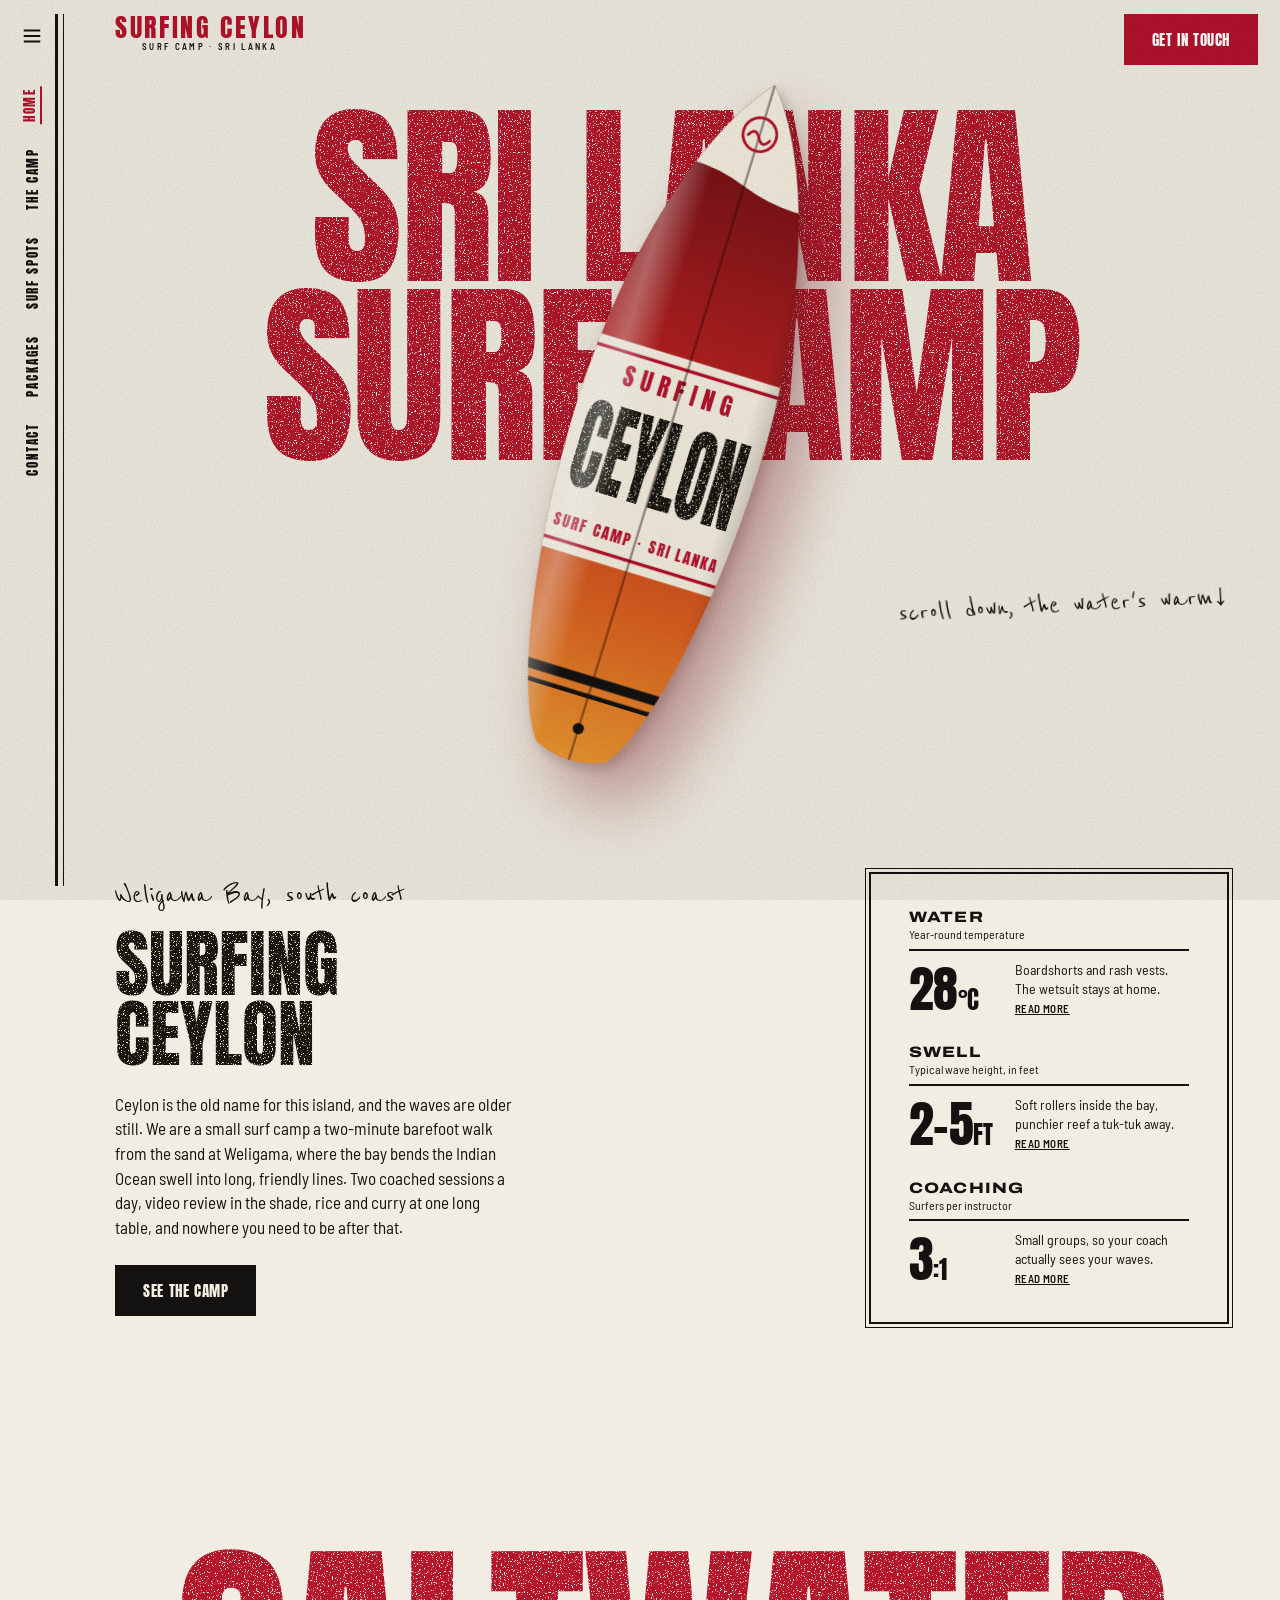
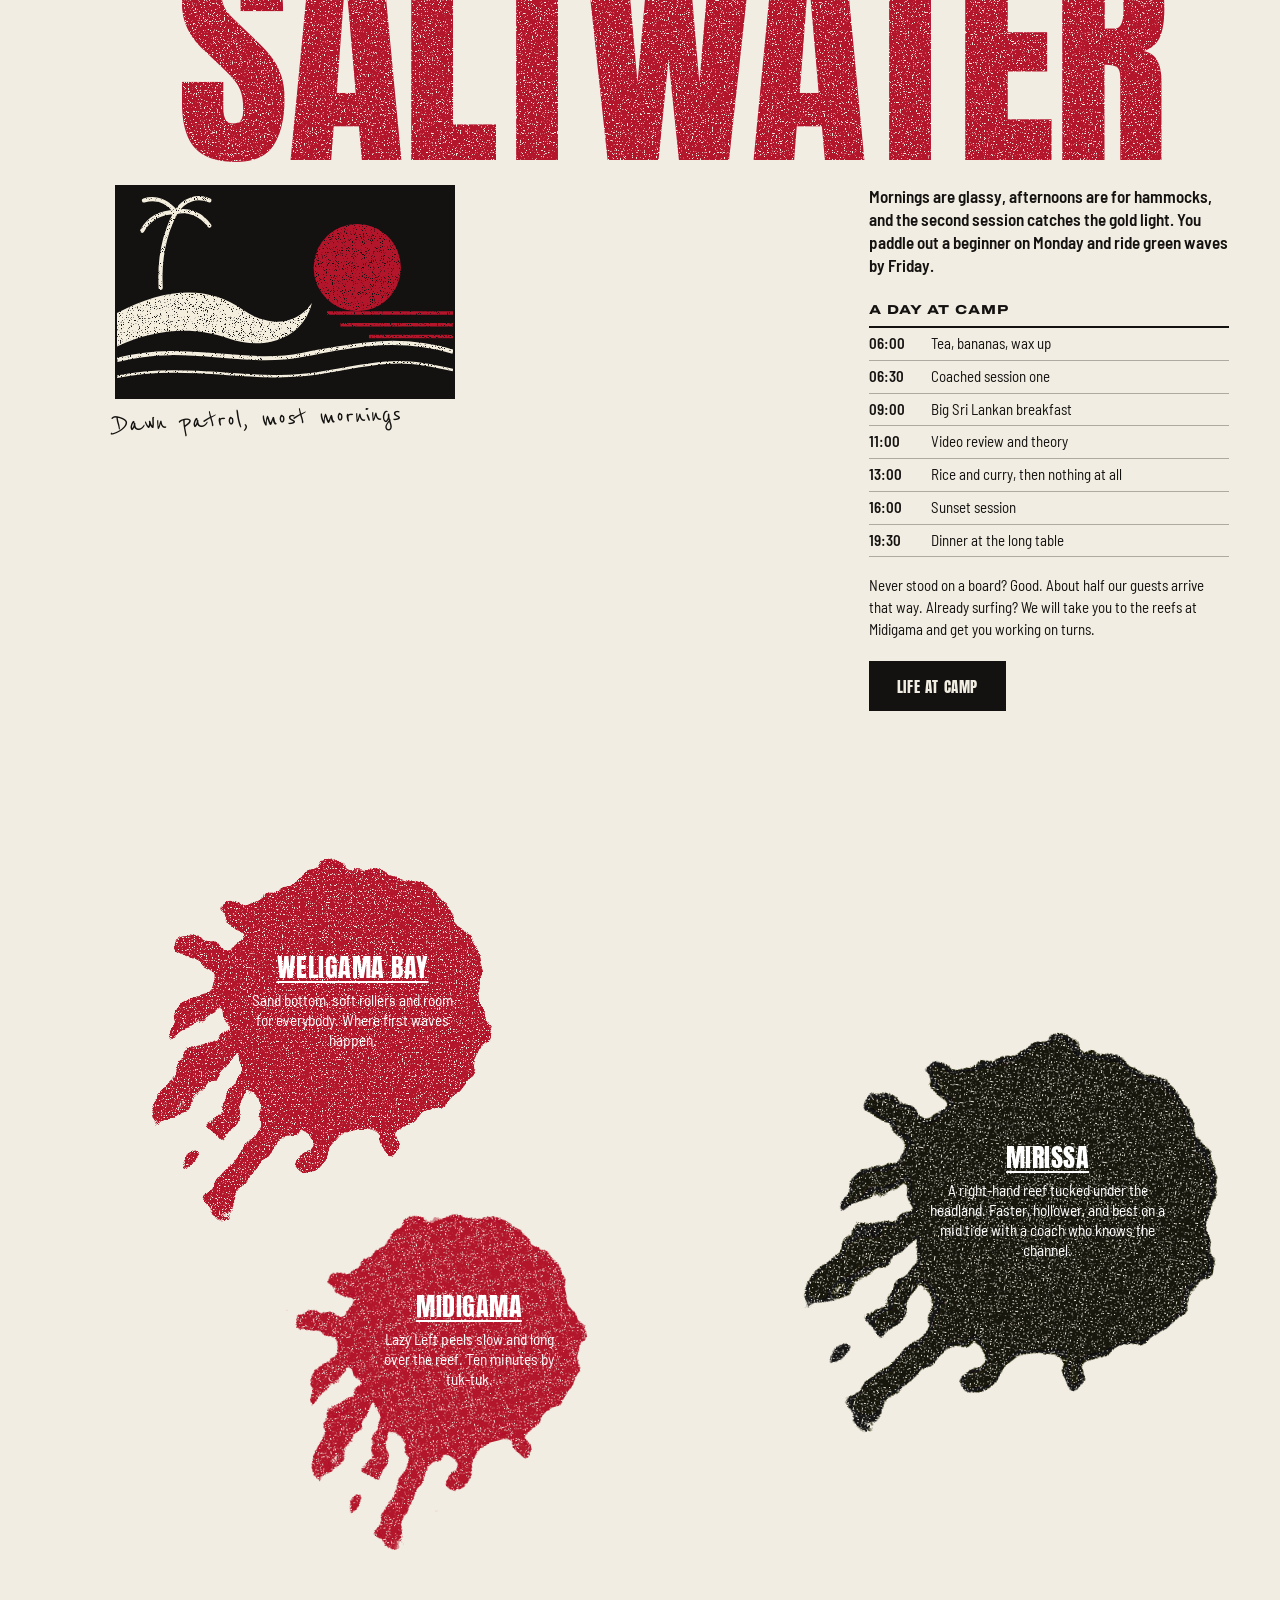
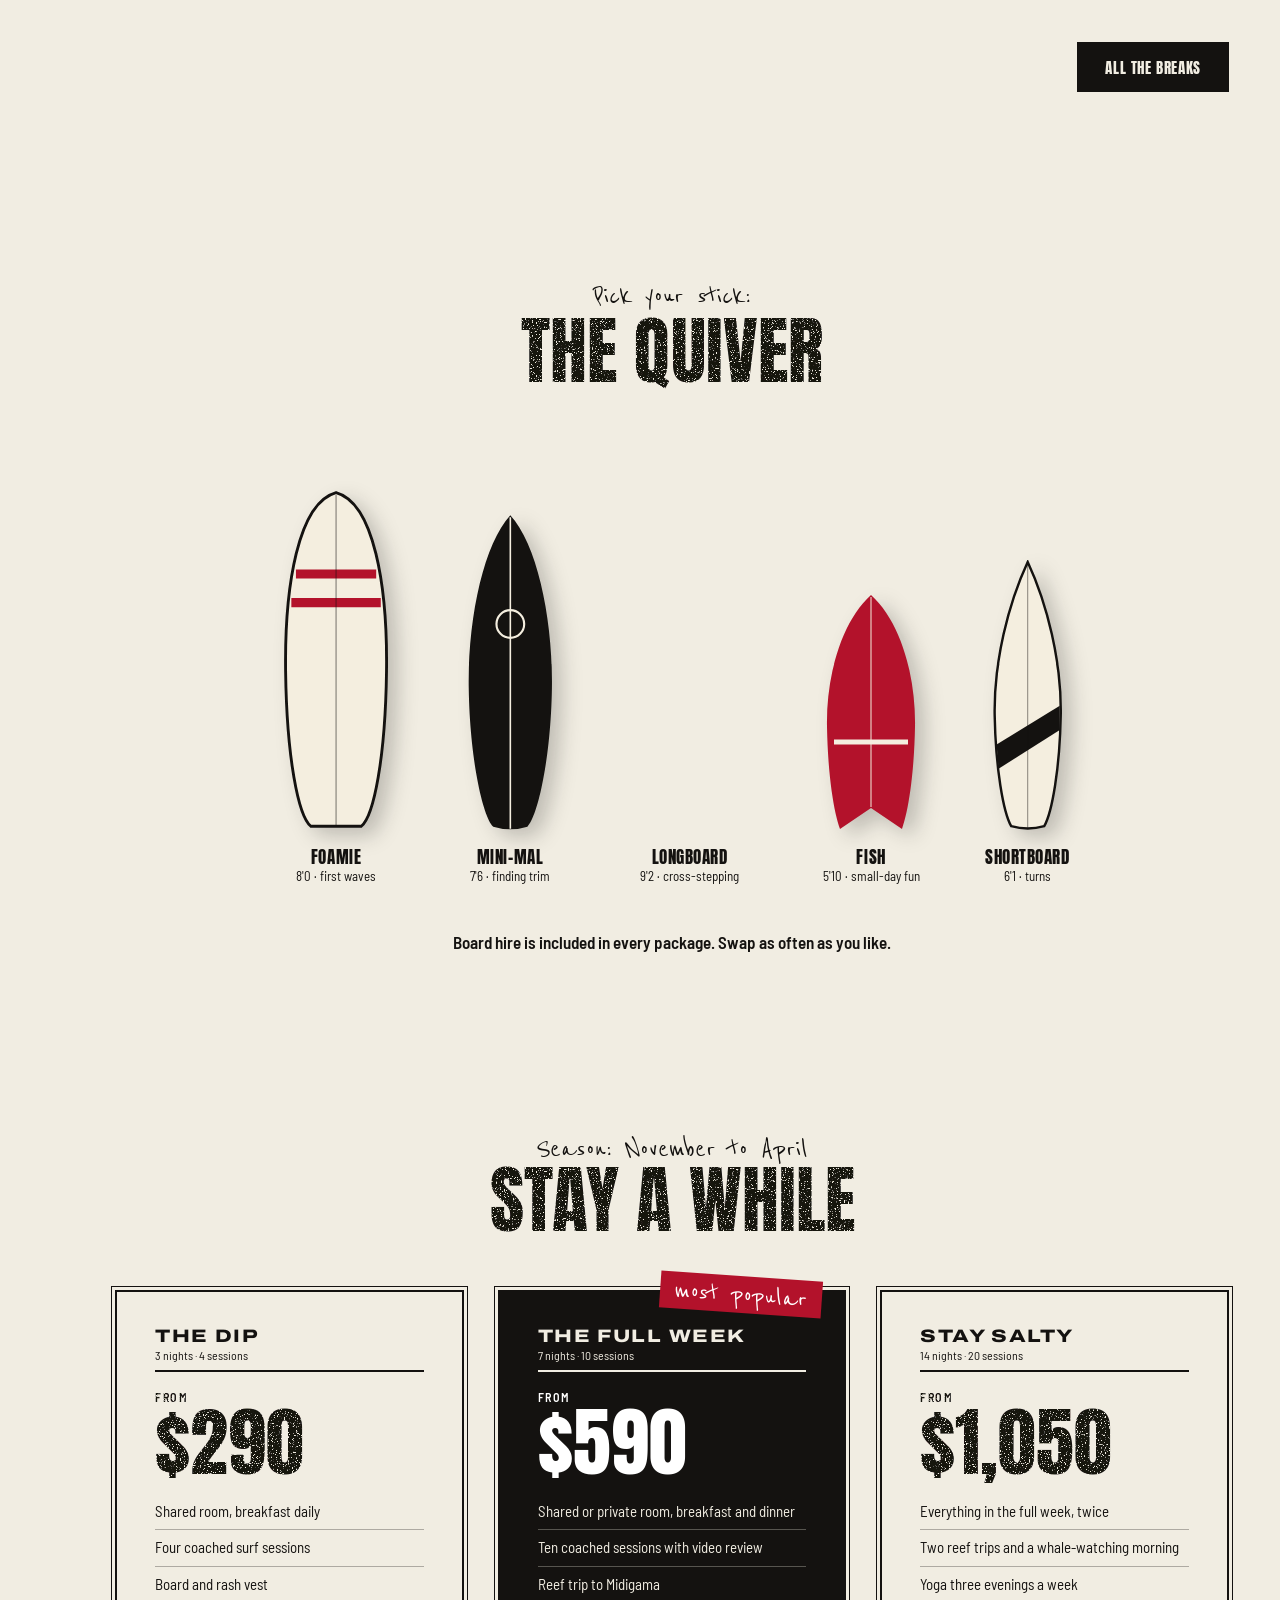
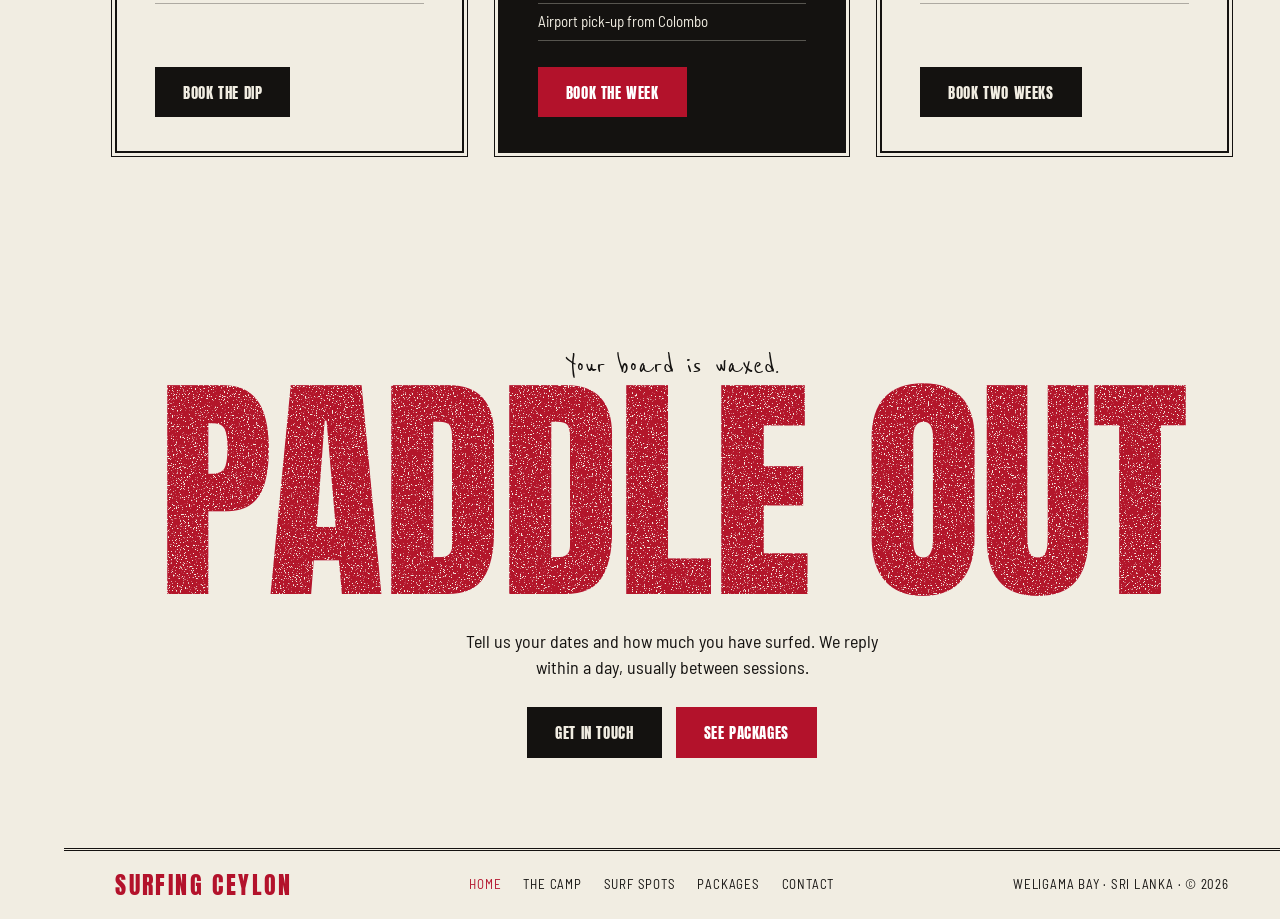
==== index.html @ f2f85278 "Add Surfing Ceylon five-page site Co-Authored-By: Claude Fable 5.2 <noreply@anthropic.com>" ====
<!DOCTYPE html>
<html lang="en">
<head>
<meta charset="utf-8">
<meta name="viewport" content="width=device-width, initial-scale=1">
<title>Surfing Ceylon — Surf Camp in Weligama, Sri Lanka</title>
<meta name="description" content="Surf camp on the south coast of Sri Lanka. Warm water, daily coaching, and a board for every level in Weligama Bay.">
<link rel="preconnect" href="https://fonts.googleapis.com">
<link rel="preconnect" href="https://fonts.gstatic.com" crossorigin>
<link href="https://fonts.googleapis.com/css2?family=Anton&family=Archivo:wdth,wght@125,800&family=Barlow+Semi+Condensed:wght@400;500;600&family=Reenie+Beanie&display=swap" rel="stylesheet">
<link rel="stylesheet" href="css/style.css">
</head>
<body data-page="home">
<!-- header, side rail, menu, footer and SVG artwork are injected by js/site.js -->

<!-- The travelling board -->
<div class="board" id="rider" aria-hidden="true">
  <svg viewBox="0 0 220 640"><use href="#board"/></svg>
</div>

<main id="top">

  <!-- 1 · HERO -->
  <section class="hero">
    <h1 class="mega red rough">Sri Lanka<br>Surf Camp</h1>
    <p class="script hero-note">scroll down, the water's warm&nbsp;↓</p>
  </section>

  <!-- 2 · THE CAMP -->
  <section class="tri camp" id="camp">
    <div class="col-l">
      <p class="script">Weligama Bay, south coast</p>
      <h2 class="display rough">Surfing<br>Ceylon</h2>
      <p>Ceylon is the old name for this island, and the waves are older still. We are a small surf camp a two-minute barefoot walk from the sand at Weligama, where the bay bends the Indian Ocean swell into long, friendly lines. Two coached sessions a day, video review in the shade, rice and curry at one long table, and nowhere you need to be after that.</p>
      <a class="btn btn-black" href="camp.html">See the camp</a>
    </div>
    <div class="col-c"></div>
    <div class="col-r">
      <div class="spec">
        <div class="stat">
          <h3>Water</h3>
          <p class="stat-sub">Year-round temperature</p>
          <div class="stat-row"><strong>28<small>°C</small></strong><span>Boardshorts and rash vests. The wetsuit stays at home. <a href="camp.html">Read more</a></span></div>
        </div>
        <div class="stat">
          <h3>Swell</h3>
          <p class="stat-sub">Typical wave height, in feet</p>
          <div class="stat-row"><strong>2–5<small>ft</small></strong><span>Soft rollers inside the bay, punchier reef a tuk-tuk away. <a href="spots.html">Read more</a></span></div>
        </div>
        <div class="stat">
          <h3>Coaching</h3>
          <p class="stat-sub">Surfers per instructor</p>
          <div class="stat-row"><strong>3<small>:1</small></strong><span>Small groups, so your coach actually sees your waves. <a href="packages.html">Read more</a></span></div>
        </div>
      </div>
    </div>
  </section>

  <!-- 3 · SALTWATER -->
  <section class="salt" id="saltwater">
    <h2 class="mega red rough wide">Saltwater</h2>
    <div class="tri">
      <div class="col-l">
        <figure class="print">
          <svg viewBox="0 0 400 250" role="img" aria-label="Linocut of a sunset over a rolling wave"><use href="#linocut"/></svg>
          <figcaption class="script">Dawn patrol, most mornings</figcaption>
        </figure>
      </div>
      <div class="col-c"></div>
      <div class="col-r prose">
        <p class="lead">Mornings are glassy, afternoons are for hammocks, and the second session catches the gold light. You paddle out a beginner on Monday and ride green waves by Friday.</p>
        <h3>A day at camp</h3>
        <ul class="day">
          <li><b>06:00</b> Tea, bananas, wax up</li>
          <li><b>06:30</b> Coached session one</li>
          <li><b>09:00</b> Big Sri Lankan breakfast</li>
          <li><b>11:00</b> Video review and theory</li>
          <li><b>13:00</b> Rice and curry, then nothing at all</li>
          <li><b>16:00</b> Sunset session</li>
          <li><b>19:30</b> Dinner at the long table</li>
        </ul>
        <p>Never stood on a board? Good. About half our guests arrive that way. Already surfing? We will take you to the reefs at Midigama and get you working on turns.</p>
        <p class="more"><a class="btn btn-black" href="camp.html">Life at camp</a></p>
      </div>
    </div>
  </section>

  <!-- 4 · SPOTS -->
  <section class="spots" id="spots">
    <h2 class="sr-only">Surf spots</h2>
    <article class="splat s1">
      <svg viewBox="0 0 400 400" aria-hidden="true"><use href="#splat"/></svg>
      <div class="splat-txt">
        <h3>Weligama Bay</h3>
        <p>Sand bottom, soft rollers and room for everybody. Where first waves happen.</p>
      </div>
    </article>
    <article class="splat s2">
      <svg viewBox="0 0 400 400" aria-hidden="true"><use href="#splat"/></svg>
      <div class="splat-txt">
        <h3>Midigama</h3>
        <p>Lazy Left peels slow and long over the reef. Ten minutes by tuk-tuk.</p>
      </div>
    </article>
    <article class="splat s3">
      <svg viewBox="0 0 400 400" aria-hidden="true"><use href="#splat"/></svg>
      <div class="splat-txt">
        <h3>Mirissa</h3>
        <p>A right-hand reef tucked under the headland. Faster, hollower, and best on a mid tide with a coach who knows the channel.</p>
      </div>
    </article>
    <a class="btn btn-black spots-more" href="spots.html">All the breaks</a>
    <svg class="coconut" id="coconut" viewBox="0 0 300 380" aria-hidden="true"><use href="#coconut"/></svg>
  </section>

  <!-- 5 · QUIVER -->
  <section class="quiver" id="quiver">
    <p class="script">Pick your stick:</p>
    <h2 class="display rough">The Quiver</h2>
    <ul class="lineup">
      <li><svg style="--h:.86" viewBox="0 0 220 600"><use href="#foamie"/></svg><b>Foamie</b><span>8'0 · first waves</span></li>
      <li><svg style="--h:.8" viewBox="0 0 200 600"><use href="#minimal"/></svg><b>Mini-mal</b><span>7'6 · finding trim</span></li>
      <li class="slot-li"><div class="slot" id="slot"><svg viewBox="0 0 220 640"><use href="#board"/></svg></div><b>Longboard</b><span>9'2 · cross-stepping</span></li>
      <li><svg style="--h:.6" viewBox="0 0 220 480"><use href="#fish"/></svg><b>Fish</b><span>5'10 · small-day fun</span></li>
      <li><svg style="--h:.68" viewBox="0 0 180 560"><use href="#shortboard"/></svg><b>Shortboard</b><span>6'1 · turns</span></li>
    </ul>
    <p class="quiver-note">Board hire is included in every package. Swap as often as you like.</p>
  </section>

  <!-- 6 · PACKAGES -->
  <section class="packages" id="packages">
    <p class="script">Season: November to April</p>
    <h2 class="display rough">Stay a while</h2>
    <div class="pack-grid">
      <article class="spec pack">
        <h3>The Dip</h3>
        <p class="stat-sub">3 nights · 4 sessions</p>
        <strong class="price">$290</strong>
        <ul>
          <li>Shared room, breakfast daily</li>
          <li>Four coached surf sessions</li>
          <li>Board and rash vest</li>
        </ul>
        <a class="btn btn-black" href="packages.html">Book the dip</a>
      </article>
      <article class="spec pack featured">
        <p class="script tag">most popular</p>
        <h3>The Full Week</h3>
        <p class="stat-sub">7 nights · 10 sessions</p>
        <strong class="price">$590</strong>
        <ul>
          <li>Shared or private room, breakfast and dinner</li>
          <li>Ten coached sessions with video review</li>
          <li>Reef trip to Midigama</li>
          <li>Airport pick-up from Colombo</li>
        </ul>
        <a class="btn btn-red" href="packages.html">Book the week</a>
      </article>
      <article class="spec pack">
        <h3>Stay Salty</h3>
        <p class="stat-sub">14 nights · 20 sessions</p>
        <strong class="price">$1,050</strong>
        <ul>
          <li>Everything in the full week, twice</li>
          <li>Two reef trips and a whale-watching morning</li>
          <li>Yoga three evenings a week</li>
        </ul>
        <a class="btn btn-black" href="packages.html">Book two weeks</a>
      </article>
    </div>
  </section>

  <!-- 7 · CONTACT -->
  <section class="book">
    <p class="script">Your board is waxed.</p>
    <h2 class="mega red rough wide">Paddle out</h2>
    <p class="book-copy">Tell us your dates and how much you have surfed. We reply within a day, usually between sessions.</p>
    <div class="book-actions">
      <a class="btn btn-black" href="contact.html">Get in touch</a>
      <a class="btn btn-red" href="packages.html">See packages</a>
    </div>
  </section>
</main>

<script src="js/site.js"></script>
</body>
</html>
---- css/style.css ----
:root {
  --paper: #f1ede2;
  --ink: #141210;
  --red: #b3122b;
  --rail: 64px;
  --pad: clamp(20px, 4vw, 56px);
  --gap: clamp(200px, 23vw, 310px); /* centre lane kept clear for the board */
}

* { box-sizing: border-box; margin: 0; }
html { scroll-behavior: smooth; }
body {
  background: var(--paper);
  color: var(--ink);
  font: 400 17px/1.45 "Barlow Semi Condensed", "Arial Narrow", sans-serif;
  padding-left: var(--rail);
  overflow-x: hidden;
}
/* paper grain */
body::before {
  content: "";
  position: fixed; inset: 0; z-index: 50; pointer-events: none;
  background: url("data:image/svg+xml,%3Csvg xmlns='http://www.w3.org/2000/svg' width='220' height='220'%3E%3Cfilter id='n'%3E%3CfeTurbulence type='fractalNoise' baseFrequency='.9' numOctaves='2'/%3E%3CfeColorMatrix values='0 0 0 0 0 0 0 0 0 0 0 0 0 0 0 0 0 0 .5 0'/%3E%3C/filter%3E%3Crect width='220' height='220' filter='url(%23n)'/%3E%3C/svg%3E");
  opacity: .22; mix-blend-mode: multiply;
}
.defs { position: absolute; }
a { color: inherit; }
.sr-only { position: absolute; width: 1px; height: 1px; overflow: hidden; clip-path: inset(50%); }

/* ---------- type ---------- */
.mega, .display, .btn, .logo-name, .menu a, .splat h3, .price, .stat strong, .lineup b {
  font-family: Anton, Impact, "Arial Narrow Bold", sans-serif;
  font-weight: 400; text-transform: uppercase;
}
.mega { font-size: clamp(64px, 15.5vw, 250px); line-height: .9; text-align: center; letter-spacing: -.01em; }
.mega.wide { font-size: clamp(64px, 19vw, 320px); white-space: nowrap; }
.display { font-size: clamp(46px, 5.8vw, 96px); line-height: .95; }
.red { color: var(--red); }
.rough { filter: url(#rough); }
.script { font: 400 clamp(26px, 2.4vw, 34px)/1 "Reenie Beanie", "Segoe Script", cursive; }

.btn {
  display: inline-block; padding: 13px 26px 12px;
  font-size: 15px; letter-spacing: .04em; text-decoration: none;
  border: 2px solid var(--ink); transition: transform .15s, background .15s, color .15s;
}
.btn:hover { transform: translate(-2px, -2px); }
.btn-black { background: var(--ink); color: var(--paper); }
.btn-black:hover { background: var(--paper); color: var(--ink); }
.btn-red { background: var(--red); border-color: var(--red); color: #fff; }
.btn-red:hover { background: var(--paper); color: var(--red); }
:focus-visible { outline: 3px solid var(--red); outline-offset: 3px; }

/* ---------- chrome ---------- */
.rail {
  position: fixed; left: 0; top: 0; bottom: 0; width: var(--rail); z-index: 30;
  display: flex; flex-direction: column; align-items: center; gap: 14px; padding-top: 16px;
}
.rail::after { /* double rule */
  content: ""; position: absolute; right: 0; top: 14px; bottom: 14px; width: 5px;
  border-left: 3px solid var(--ink); border-right: 1px solid var(--ink);
}
.rail-btn {
  width: 40px; height: 40px; display: grid; place-items: center;
  background: none; border: 0; color: var(--ink); cursor: pointer;
}
.rail-btn:hover { color: var(--red); }

.top {
  position: fixed; left: var(--rail); right: 0; top: 0; z-index: 20;
  display: flex; justify-content: space-between; align-items: flex-start;
  padding: 14px 22px 0 var(--pad); pointer-events: none;
}
.top > * { pointer-events: auto; }
.logo { text-decoration: none; color: var(--red); display: grid; text-align: center; }
.logo-name { font-size: 26px; line-height: 1; letter-spacing: .1em; margin-right: -.1em; white-space: nowrap; }
.logo-sub { font: 600 9px/1.6 "Barlow Semi Condensed", sans-serif; letter-spacing: .26em; text-transform: uppercase; color: var(--ink); }

.menu {
  position: fixed; inset: 0 auto 0 0; width: min(420px, 100vw); z-index: 40;
  background: var(--paper); border-right: 3px double var(--ink);
  padding: 22px 34px; display: flex; flex-direction: column; gap: 6px;
  transform: translateX(-102%); transition: transform .3s ease, visibility .3s; visibility: hidden;
}
.menu[hidden] { display: flex; }
.menu.open { transform: none; visibility: visible; }
.menu a { font-size: 46px; line-height: 1.12; text-decoration: none; }
.menu a:hover { color: var(--red); }
.menu-close { align-self: flex-start; background: none; border: 0; cursor: pointer; font: 600 14px "Barlow Semi Condensed", sans-serif; letter-spacing: .12em; text-transform: uppercase; margin-bottom: 26px; padding: 8px 0; }
.menu .script { margin-top: auto; color: var(--red); }

/* ---------- the board ---------- */
.board {
  position: fixed; left: 0; top: 0; z-index: 10; pointer-events: none;
  height: min(80vh, 780px); aspect-ratio: 220 / 640;
  will-change: transform; transform-origin: 50% 50%;
  filter: drop-shadow(34px 26px 34px rgba(150, 20, 28, .34)) drop-shadow(6px 4px 6px rgba(20, 18, 16, .25));
  opacity: 0;
}
.board.ready { opacity: 1; }
.board svg { width: 100%; height: 100%; display: block; }

/* ---------- layout ---------- */
main { position: relative; }
section { padding-inline: var(--pad); position: relative; }
.tri { display: grid; grid-template-columns: minmax(0, 1fr) var(--gap) minmax(0, 1fr); align-items: center; }

.hero { min-height: 72vh; padding-top: 12vh; }
.hero-note { position: absolute; right: var(--pad); bottom: 3vh; transform: rotate(-3deg); }

.camp { min-height: 100vh; padding-block: 12vh; }
.camp .col-l { max-width: 400px; }
.camp .col-l .script { margin-bottom: 18px; }
.camp .col-l > p:not(.script) { margin: 22px 0 26px; }
.camp .col-r { justify-self: end; width: min(100%, 360px); }

.spec { border: 2px solid var(--ink); outline: 1px solid var(--ink); outline-offset: 3px; padding: 34px 38px; }
.stat + .stat { margin-top: 26px; }
.stat h3, .pack h3 { font: 800 15px/1.2 Archivo, sans-serif; font-stretch: 125%; letter-spacing: .08em; text-transform: uppercase; }
.stat-sub { font-size: 12px; border-bottom: 2px solid var(--ink); padding-bottom: 5px; }
.stat-row { display: grid; grid-template-columns: 96px 1fr; gap: 10px; align-items: center; padding-top: 10px; font-size: 14px; line-height: 1.35; }
.stat strong { font-size: 50px; line-height: 1; letter-spacing: -.01em; }
.stat strong small { font-size: .5em; }
.stat a { font-weight: 600; font-size: 11px; text-transform: uppercase; letter-spacing: .04em; white-space: nowrap; }

.salt { padding-bottom: 8vh; }
.salt .mega { margin-bottom: 2vh; }
.salt .tri { align-items: start; }
.print { max-width: 340px; }
.print svg { display: block; width: 100%; border: 2px solid var(--ink); }
.print figcaption { margin-top: 10px; transform: rotate(-2deg); transform-origin: left; }
.prose { justify-self: end; max-width: 360px; font-size: 15px; }
.prose .lead { font-weight: 600; font-size: 17px; line-height: 1.35; }
.prose h3 { font: 800 13px/1.2 Archivo, sans-serif; font-stretch: 125%; letter-spacing: .08em; text-transform: uppercase; margin: 26px 0 8px; }
.day { list-style: none; padding: 0; margin-bottom: 18px; border-top: 2px solid var(--ink); }
.day li { display: grid; grid-template-columns: 62px 1fr; padding: 5px 0; border-bottom: 1px solid rgba(20, 18, 16, .3); }
.day b { font-weight: 600; }

.spots { min-height: 108vh; }
.splat { position: absolute; width: clamp(300px, 34vw, 470px); aspect-ratio: 1; color: #fff; text-align: center; }
.splat svg { position: absolute; inset: 0; width: 100%; height: 100%; overflow: visible; fill: var(--red); }
.splat-txt { position: absolute; left: 58%; top: 42%; transform: translate(-50%, -50%); width: 48%; font-size: clamp(13px, 1.2vw, 17px); line-height: 1.3; }
.splat h3 { font-size: clamp(20px, 2vw, 28px); line-height: 1.1; display: inline-block; border-bottom: 2px solid currentColor; margin-bottom: 8px; letter-spacing: .02em; }
.s1 { left: 3%; top: 4vh; }
.s2 { left: 15%; top: 44vh; width: clamp(280px, 30vw, 420px); }
.s2 svg { transform: rotate(-14deg); }
.s3 { right: 1%; top: 22vh; width: clamp(340px, 40vw, 560px); }
.s3 svg { fill: var(--ink); transform: rotate(10deg); }
.s3 .splat-txt { left: 57%; top: 43%; }
.coconut { position: absolute; left: 2%; bottom: -6vh; width: clamp(180px, 22vw, 320px); transform: rotate(-16deg); filter: drop-shadow(26px 22px 28px rgba(150, 60, 10, .35)); z-index: 2; }

.quiver { padding-block: 14vh 10vh; text-align: center; }
.quiver .display { margin-top: 4px; }
.lineup { list-style: none; padding: 0; margin: 5vh auto 0; display: flex; justify-content: center; align-items: flex-end; gap: clamp(18px, 4.5vw, 70px); --unit: clamp(250px, 46vh, 400px); }
.lineup li { display: grid; justify-items: center; font-size: 13px; line-height: 1.3; }
.lineup li > svg { height: calc(var(--unit) * var(--h)); width: auto; display: block; margin-bottom: 14px; filter: drop-shadow(10px 8px 10px rgba(20, 18, 16, .22)); }
.lineup b { font-size: 17px; letter-spacing: .03em; }
.slot { height: var(--unit); aspect-ratio: 220 / 640; margin-bottom: 14px; }
.slot svg { width: 100%; height: 100%; visibility: hidden; }
.quiver-note { margin-top: 5vh; font-weight: 600; }

.packages { padding-block: 10vh; text-align: center; }
.pack-grid { display: grid; grid-template-columns: repeat(3, minmax(0, 1fr)); gap: 34px; margin-top: 6vh; text-align: left; align-items: stretch; }
.pack { display: flex; flex-direction: column; position: relative; }
.pack h3 { font-size: 18px; }
.price { font-size: 76px; line-height: 1; margin: 18px 0 14px; filter: url(#rough); }
.price::before { content: "from"; display: block; font: 600 12px "Barlow Semi Condensed", sans-serif; letter-spacing: .12em; }
.pack ul { padding: 0; list-style: none; margin-bottom: 26px; }
.pack li { padding: 7px 0; border-bottom: 1px solid rgba(20, 18, 16, .3); font-size: 15px; }
.pack .btn { margin-top: auto; align-self: flex-start; }
.featured { background: var(--ink); color: var(--paper); }
.featured .stat-sub { border-color: var(--paper); }
.featured li { border-color: rgba(241, 237, 226, .3); }
.featured .price { color: #fff; filter: none; }
.tag { position: absolute; right: 22px; top: -16px; background: var(--red); color: #fff; padding: 4px 14px 2px; transform: rotate(4deg); }

.book { padding-block: 12vh 10vh; text-align: center; }
.book-copy { max-width: 420px; margin: 3vh auto; font-size: 18px; }
.book-actions { display: flex; gap: 14px; justify-content: center; flex-wrap: wrap; }

.foot { display: flex; flex-wrap: wrap; gap: 10px 30px; justify-content: space-between; align-items: center; padding: 22px var(--pad); border-top: 3px double var(--ink); font-size: 13px; letter-spacing: .06em; text-transform: uppercase; }
.foot .logo-name { color: var(--red); font-size: 24px; }

/* ---------- small screens: the board stays in the hero ---------- */
@media (max-width: 900px) {
  :root { --rail: 0px; }
  .rail { width: auto; bottom: auto; padding: 10px 0 0 8px; z-index: 31; }
  .rail::after { display: none; }
  .top { padding-left: 58px; }
  .logo-name { font-size: 19px; }
  .top .btn { padding: 10px 14px 9px; font-size: 13px; }
  .board { position: absolute; left: 50%; top: 13vh; height: 62vh; transform: translateX(-50%) rotate(14deg) !important; opacity: 1; }
  .hero { min-height: 84vh; padding-top: 18vh; }
  .hero-note { left: var(--pad); right: auto; }
  .tri { grid-template-columns: 1fr; gap: 40px; }
  .col-c { display: none; }
  .camp { padding-block: 8vh; }
  .camp .col-r, .prose { justify-self: stretch; width: auto; max-width: none; }
  .spots { min-height: 0; padding-block: 4vh 30vh; display: grid; justify-items: center; }
  .splat { position: relative; inset: auto; width: min(100%, 400px); margin-bottom: -40px; }
  .coconut { width: 170px; bottom: 2vh; }
  .lineup { flex-wrap: wrap; --unit: 230px; gap: 26px 22px; }
  .slot svg { visibility: visible; }
  .pack-grid { grid-template-columns: 1fr; }
}

@media (prefers-reduced-motion: reduce) {
  html { scroll-behavior: auto; }
  .btn, .menu { transition: none; }
}

/* =====================================================================
   Multi-page additions: rail tabs, inner-page heroes, shared blocks
   ===================================================================== */
.rail-nav { display: flex; flex-direction: column; align-items: center; gap: 22px; margin-top: 16px; }
.rail-nav a {
  writing-mode: vertical-rl; transform: rotate(180deg);
  font: 400 13px/1 Anton, Impact, sans-serif; letter-spacing: .14em; text-transform: uppercase;
  text-decoration: none; padding: 2px 0;
}
.rail-nav a:hover { color: var(--red); }
.rail-nav a[aria-current], .menu a[aria-current], .foot-nav a[aria-current] { color: var(--red); }
.rail-nav a[aria-current] { border-left: 2px solid var(--red); padding-left: 4px; }
@media (max-height: 640px) { .rail-nav { display: none; } }

.foot-nav { display: flex; flex-wrap: wrap; gap: 6px 22px; }
.foot-nav a { text-decoration: none; }
.foot-nav a:hover { color: var(--red); }

.more { margin-top: 20px; }
.spots-more { position: absolute; right: var(--pad); bottom: 7vh; z-index: 3; }

/* inner-page hero */
.page-hero { padding-top: 17vh; padding-bottom: 7vh; text-align: center; }
.page-hero .script { margin-bottom: 6px; }
.page-hero .intro { max-width: 540px; margin: 3.5vh auto 0; font-size: 19px; line-height: 1.4; }
.hero-obj { position: absolute; z-index: 3; pointer-events: none; }
.obj-board { right: 7%; top: 7vh; height: min(58vh, 520px); aspect-ratio: 220 / 640; transform: rotate(15deg);
  filter: drop-shadow(30px 24px 30px rgba(150, 20, 28, .34)) drop-shadow(6px 4px 6px rgba(20, 18, 16, .25)); }
.obj-board.flip { right: auto; left: 7%; transform: rotate(-15deg); }
.obj-board svg { width: 100%; height: 100%; display: block; }
.obj-coconut { right: 6%; top: 20vh; width: clamp(150px, 17vw, 250px); transform: rotate(14deg);
  filter: drop-shadow(26px 22px 28px rgba(150, 60, 10, .35)); }
.obj-coconut.left { right: auto; left: 6%; transform: rotate(-16deg); }

/* shared blocks */
.band { padding-block: 8vh; }
.band.narrow { max-width: 860px; margin-inline: auto; }
.split { display: grid; grid-template-columns: minmax(0, 1fr) minmax(0, 1fr); gap: clamp(30px, 7vw, 110px); align-items: center; }
.split.start { align-items: start; }
.section-head { text-align: center; }
.copy > p:not(.script) { margin-top: 16px; max-width: 520px; }
.copy .display { margin-top: 4px; }
.copy .script { color: var(--red); }
.lead { font-weight: 600; font-size: 20px; line-height: 1.35; }
.wide-print { max-width: none; }
.mega.mid { font-size: clamp(54px, 12vw, 200px); }
.food .split { margin-top: 5vh; }
.fine { margin-top: 30px; font-size: 14px; text-align: center; }
.split > .spec { justify-self: end; width: min(100%, 420px); }
.copy .day { margin-top: 22px; max-width: 460px; font-size: 16px; }
.stat-row.wide-num { grid-template-columns: 150px 1fr; }
.stat-row.wide-num strong { font-size: 40px; }
.pack:not(:has(.btn)) ul { margin-bottom: 0; }
.pack:not(:has(.price)) ul { margin-top: 16px; }

/* surf spot list */
.spot-list { list-style: none; padding: 0; border-bottom: 3px double var(--ink); }
.spot-row { display: grid; grid-template-columns: 110px minmax(0, 1fr) minmax(0, 330px); gap: 10px 40px; align-items: start; padding: 38px 0; border-top: 3px double var(--ink); }
.spot-row .num { font: 400 76px/0.9 Anton, Impact, sans-serif; color: var(--red); }
.spot-row .display { font-size: clamp(40px, 4.6vw, 72px); }
.spot-row p { margin-top: 12px; max-width: 520px; }
.facts { display: grid; grid-template-columns: auto 1fr; gap: 0 18px; font-size: 15px; }
.facts dt, .facts dd { padding: 7px 0; border-bottom: 1px solid rgba(20, 18, 16, .3); margin: 0; }
.facts dt, .contact-list b, .enquiry label { font: 800 11px/1.7 Archivo, sans-serif; font-stretch: 125%; letter-spacing: .08em; text-transform: uppercase; }

/* lists */
.ticks, .price-list, .contact-list { list-style: none; padding: 0; margin-top: 22px; border-top: 2px solid var(--ink); }
.ticks li, .price-list li, .contact-list li { padding: 9px 0; border-bottom: 1px solid rgba(20, 18, 16, .3); }
.ticks li { padding-left: 28px; position: relative; }
.ticks li::before { content: "~"; position: absolute; left: 2px; top: 3px; color: var(--red); font: 400 26px/1 Anton, sans-serif; }
.price-list li { display: flex; justify-content: space-between; gap: 20px; align-items: baseline; }
.price-list b { font: 400 22px/1 Anton, Impact, sans-serif; }
.contact-list li { display: grid; grid-template-columns: 120px 1fr; gap: 12px; align-items: baseline; font-size: 18px; }
.contact-list a:hover { color: var(--red); }

/* faq */
.faq { border-bottom: 2px solid var(--ink); }
.faq:first-of-type { border-top: 2px solid var(--ink); margin-top: 5vh; }
.faq summary { cursor: pointer; list-style: none; padding: 18px 40px 16px 0; position: relative; font: 400 clamp(20px, 2.1vw, 26px)/1.2 Anton, Impact, sans-serif; text-transform: uppercase; letter-spacing: .02em; }
.faq summary::-webkit-details-marker { display: none; }
.faq summary::after { content: "+"; position: absolute; right: 4px; top: 12px; font-size: 32px; color: var(--red); }
.faq[open] summary::after { content: "–"; }
.faq summary:hover { color: var(--red); }
.faq p { padding: 0 40px 20px 0; max-width: 640px; }

/* fully-booked popup */
.bookable { cursor: pointer; transition: transform .15s; }
.bookable:hover { transform: translateY(-4px); }
.full {
  margin: auto; width: min(480px, calc(100vw - 32px)); padding: 40px 34px 34px;
  background: var(--paper); color: var(--ink); text-align: center;
  border: 2px solid var(--ink); box-shadow: 0 0 0 4px var(--paper), 0 0 0 5px var(--ink), 14px 16px 0 5px var(--red);
  overflow: visible;
}
.full::backdrop { background: rgba(20, 18, 16, .66); }
.full .display { font-size: clamp(44px, 9vw, 68px); margin: 6px 0 16px; }
.full-copy { margin: 0 auto 24px; max-width: 340px; }
.full-x { position: absolute; right: 8px; top: 6px; width: 40px; height: 40px; background: none; border: 0; font-size: 18px; cursor: pointer; color: var(--ink); }
.full-x:hover { color: var(--red); }
.full .btn { cursor: pointer; }
@media (prefers-reduced-motion: reduce) { .bookable { transition: none; } }

/* =====================================================================
   Motion: page curtain, hero entrances, scroll reveals, small hovers
   ===================================================================== */
:root { --ease: cubic-bezier(.2, .7, .2, 1); --snap: cubic-bezier(.7, 0, .2, 1); }

/* red curtain: covers every page load, lifts away, and drops again on the way out */
body::after {
  content: "Surfing Ceylon";
  position: fixed; left: 0; top: 0; width: 100%; height: calc(100% + 34px); z-index: 100; pointer-events: none;
  display: grid; place-items: center; padding-bottom: 34px;
  background: var(--red); color: var(--paper);
  font: 400 clamp(40px, 9vw, 130px)/1 Anton, Impact, sans-serif; text-transform: uppercase; letter-spacing: .03em;
  /* scalloped bottom edge, like the lip of a wave */
  -webkit-mask: linear-gradient(#000 0 0) top / 100% calc(100% - 34px) no-repeat, radial-gradient(circle 34px at 34px 0, #000 97%, transparent) bottom / 68px 34px repeat-x;
          mask: linear-gradient(#000 0 0) top / 100% calc(100% - 34px) no-repeat, radial-gradient(circle 34px at 34px 0, #000 97%, transparent) bottom / 68px 34px repeat-x;
  animation: curtain-out .8s var(--snap) .4s both;
}
html.leaving body::after { animation: curtain-in .42s var(--snap) both; }
@keyframes curtain-out { to { transform: translateY(-106%); } }
@keyframes curtain-in { from { transform: translateY(106%); } to { transform: none; } }

/* hero entrances, timed to follow the curtain */
@keyframes stamp { from { opacity: 0; scale: 1.14; } }
@keyframes rise { from { opacity: 0; translate: 0 26px; } }
@keyframes drop { from { opacity: 0; translate: 0 -70px; rotate: -12deg; } }
.hero .mega, .page-hero .mega { animation: stamp .7s var(--ease) .75s both; }
.page-hero .script { animation: rise .6s var(--ease) .7s both; }
.page-hero .intro, .hero-note { animation: rise .7s var(--ease) 1.05s both; }
.hero-obj, .board svg { animation: drop .9s var(--ease) .95s both; }

/* scroll reveals (classes are added by site.js, so nothing is hidden without it) */
.js-anim .reveal {
  opacity: 0; translate: 0 30px;
  transition: opacity .7s var(--ease), translate .7s var(--ease), scale .7s var(--ease), transform .15s;
  transition-delay: var(--d, 0ms), var(--d, 0ms), var(--d, 0ms), 0s;
}
.js-anim .mega.reveal { translate: none; scale: 1.1; }
.js-anim .splat.reveal { translate: none; scale: .45; transition-timing-function: ease, ease, cubic-bezier(.3, 1.5, .5, 1), ease; }
.js-anim .spot-row.reveal { translate: -36px 0; }
.js-anim .reveal.in { opacity: 1; translate: none; scale: 1; }

/* small hovers */
.lineup li > svg, .slot { transition: translate .25s var(--ease), rotate .25s var(--ease); }
.lineup li:hover > svg { translate: 0 -12px; rotate: 3deg; }
.spot-row .num { transition: translate .25s var(--ease); }
.spot-row:hover .num { translate: 8px 0; }
.rail-nav a, .foot-nav a, .menu a { transition: color .15s, translate .2s var(--ease); }
.menu a:hover { translate: 10px 0; }
.menu.open a { animation: rise .45s var(--ease) both; }
.menu.open a:nth-of-type(2) { animation-delay: .05s; }
.menu.open a:nth-of-type(3) { animation-delay: .1s; }
.menu.open a:nth-of-type(4) { animation-delay: .15s; }
.menu.open a:nth-of-type(5) { animation-delay: .2s; }

/* popup */
.full[open] { animation: pop .4s cubic-bezier(.3, 1.4, .5, 1) both; }
.full[open]::backdrop { animation: fade .3s both; }
@keyframes pop { from { opacity: 0; scale: .8; rotate: -3deg; } }
@keyframes fade { from { opacity: 0; } }

@media (prefers-reduced-motion: reduce) {
  body::after { display: none; }
  .hero .mega, .page-hero .mega, .page-hero .script, .page-hero .intro, .hero-note, .hero-obj, .board svg,
  .menu.open a, .full[open], .full[open]::backdrop { animation: none; }
  .lineup li > svg, .spot-row .num, .menu a { transition: none; translate: none; rotate: none; }
}

/* enquiry form */
.enquiry { display: grid; gap: 16px; }
.enquiry h3 { font: 800 16px/1.2 Archivo, sans-serif; font-stretch: 125%; letter-spacing: .08em; text-transform: uppercase; }
.enquiry .stat-sub { margin-top: -12px; }
.enquiry label { display: grid; gap: 5px; }
.enquiry input, .enquiry select, .enquiry textarea {
  font: 400 17px/1.3 "Barlow Semi Condensed", sans-serif; letter-spacing: 0; text-transform: none;
  color: var(--ink); background: rgba(255, 255, 255, .45); border: 2px solid var(--ink); border-radius: 0; padding: 10px 12px; width: 100%;
}
.enquiry textarea { resize: vertical; }
.enquiry input:focus, .enquiry select:focus, .enquiry textarea:focus { outline: 3px solid var(--red); outline-offset: 1px; }
.enquiry .btn { justify-self: start; cursor: pointer; }

@media (max-width: 900px) {
  .rail-nav { display: none; }
  .spots-more { position: static; margin: 50px 0 0; z-index: 3; }
  .page-hero { padding-top: 15vh; }
  .obj-board, .obj-board.flip { height: 22vh; top: 6vh; left: auto; right: -2px; }
  .obj-coconut, .obj-coconut.left { width: 96px; top: 9vh; left: auto; right: 6px; }
  .page-hero .intro { font-size: 17px; }
  .split { grid-template-columns: 1fr; gap: 36px; }
  .split > .spec { justify-self: stretch; width: auto; }
  .spot-row { grid-template-columns: 1fr; padding: 28px 0; }
  .spot-row .num { font-size: 52px; }
  .contact-list li { grid-template-columns: 1fr; gap: 0; }
  .foot { justify-content: flex-start; }
}
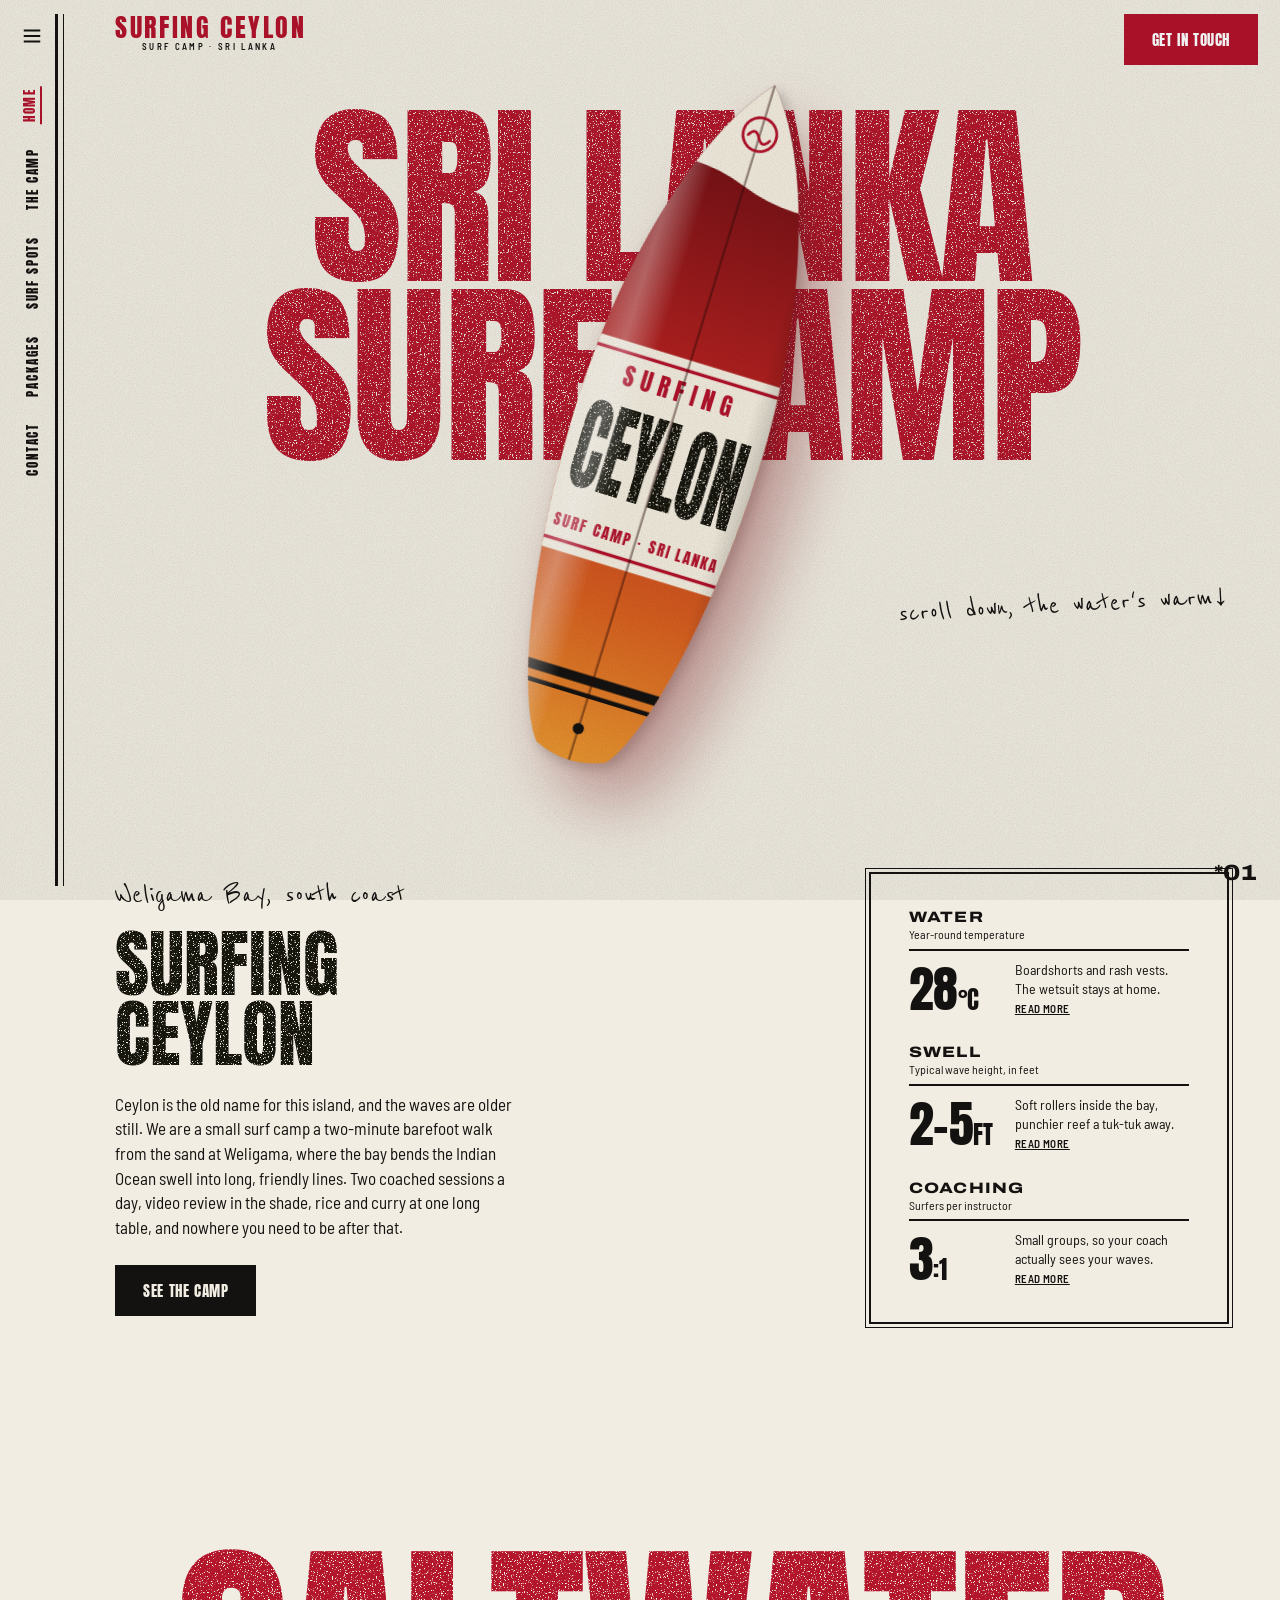
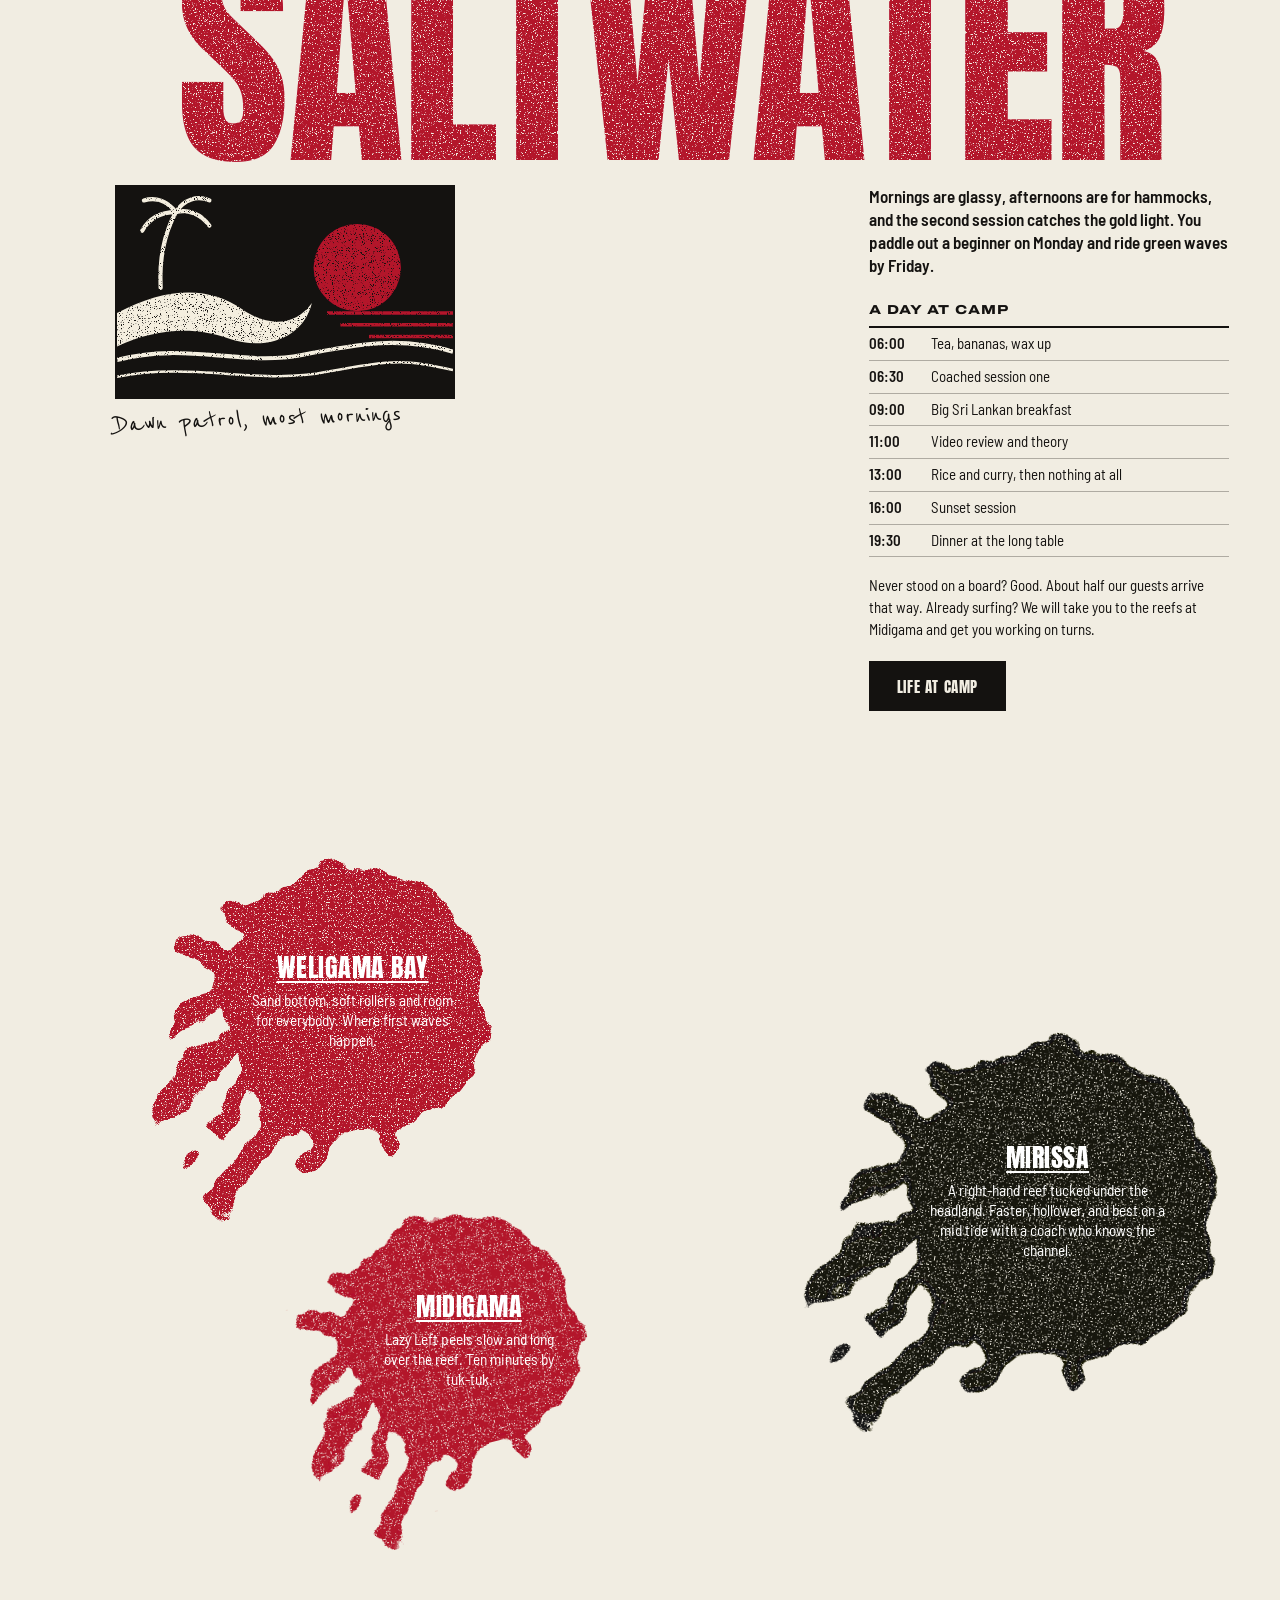
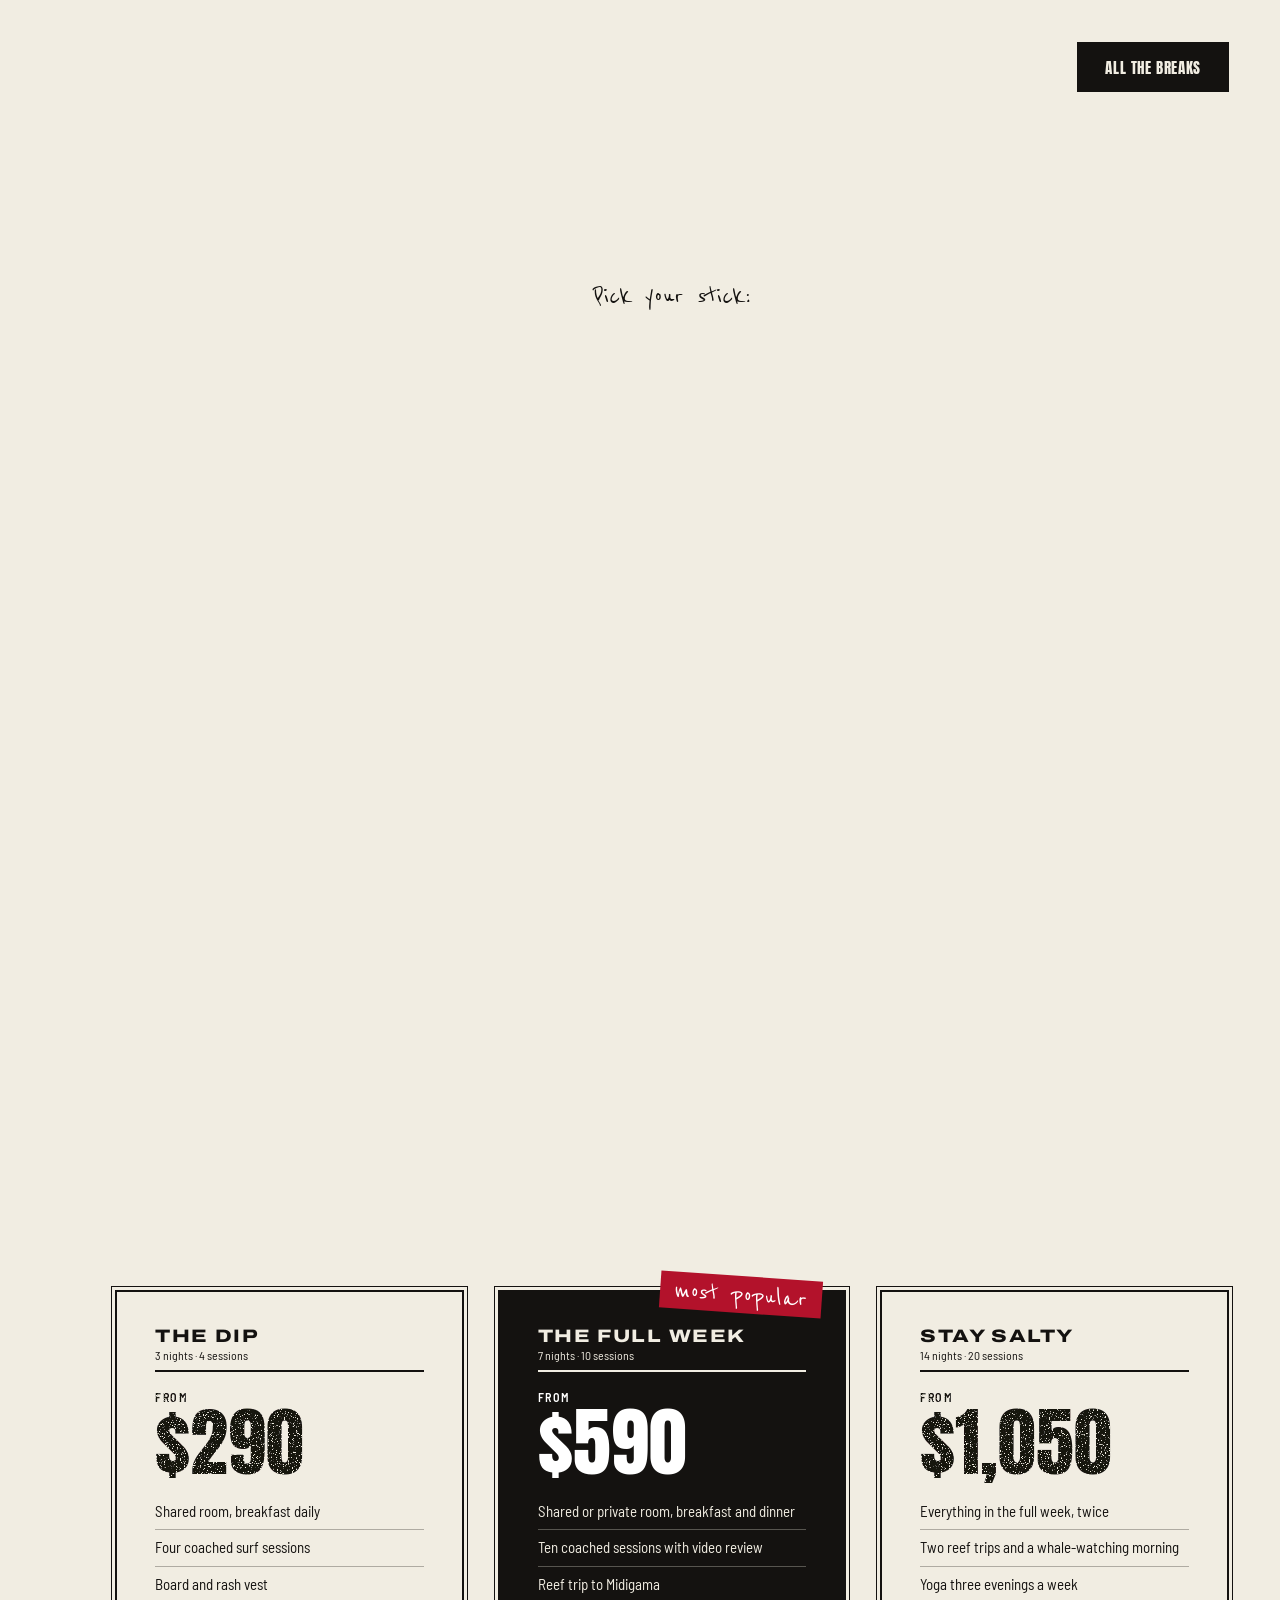
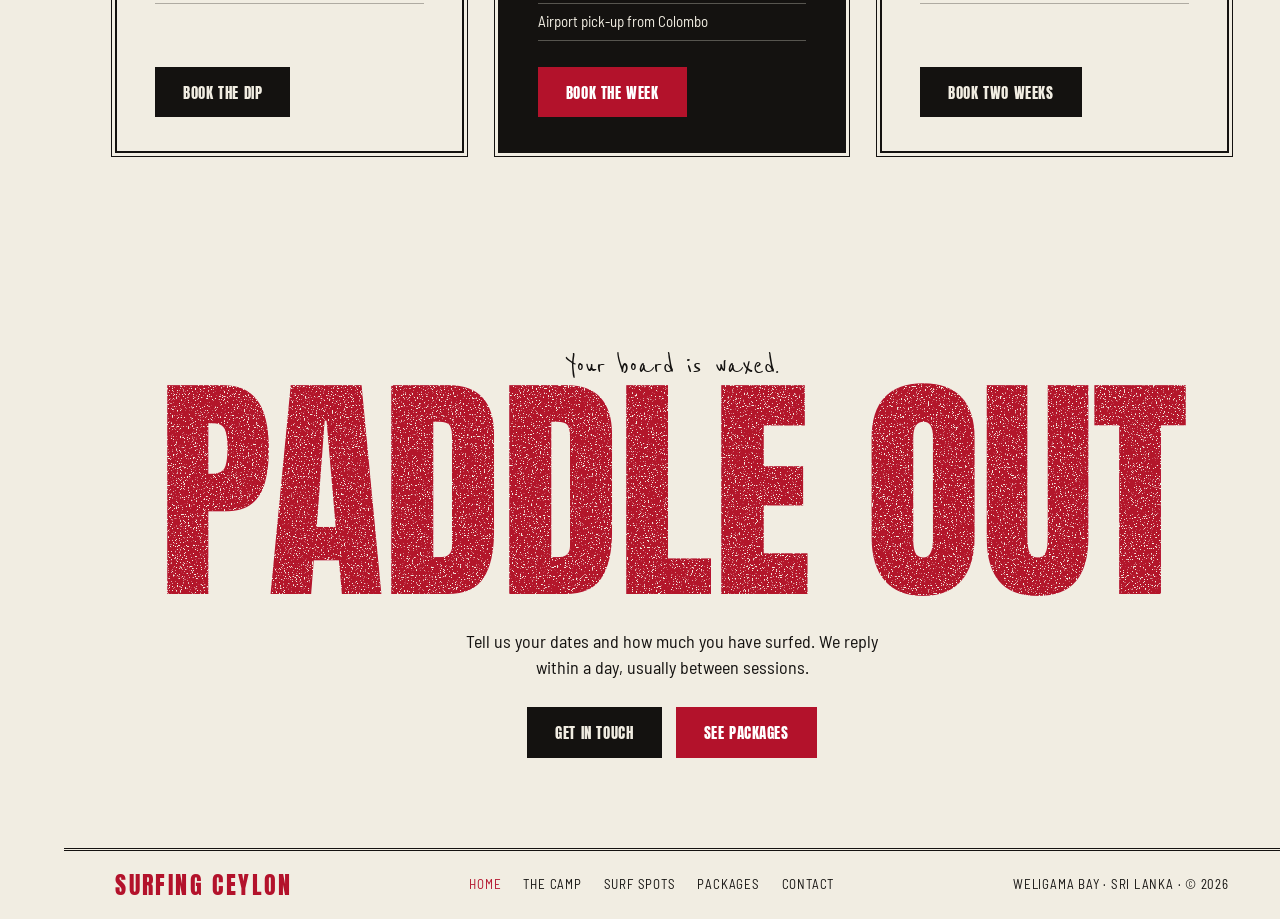
==== commit e585cb72: "Replace loading curtain with sideways page slide and page counter Co-Authored-By: Claude Fable 5.2 <" ====
--- a/index.html
+++ b/index.html
@@ -9,6 +9,13 @@
 <link rel="preconnect" href="https://fonts.gstatic.com" crossorigin>
 <link href="https://fonts.googleapis.com/css2?family=Anton&family=Archivo:wdth,wght@125,800&family=Barlow+Semi+Condensed:wght@400;500;600&family=Reenie+Beanie&display=swap" rel="stylesheet">
 <link rel="stylesheet" href="css/style.css">
+<script>
+/* page slide: decide the arrival direction before anything is painted */
+(function (d) {
+  d.classList.add('enter');
+  try { if (sessionStorage.getItem('sc_dir') === 'left') d.classList.add('from-left'); } catch (e) {}
+})(document.documentElement);
+</script>
 </head>
 <body data-page="home">
 <!-- header, side rail, menu, footer and SVG artwork are injected by js/site.js -->
--- a/css/style.css
+++ b/css/style.css
@@ -312,34 +312,51 @@
 @media (prefers-reduced-motion: reduce) { .bookable { transition: none; } }
 
 /* =====================================================================
-   Motion: page curtain, hero entrances, scroll reveals, small hovers
+   Motion: hero entrances, scroll reveals, small hovers
    ===================================================================== */
 :root { --ease: cubic-bezier(.2, .7, .2, 1); --snap: cubic-bezier(.7, 0, .2, 1); }
 
-/* red curtain: covers every page load, lifts away, and drops again on the way out */
-body::after {
-  content: "Surfing Ceylon";
-  position: fixed; left: 0; top: 0; width: 100%; height: calc(100% + 34px); z-index: 100; pointer-events: none;
-  display: grid; place-items: center; padding-bottom: 34px;
-  background: var(--red); color: var(--paper);
-  font: 400 clamp(40px, 9vw, 130px)/1 Anton, Impact, sans-serif; text-transform: uppercase; letter-spacing: .03em;
-  /* scalloped bottom edge, like the lip of a wave */
-  -webkit-mask: linear-gradient(#000 0 0) top / 100% calc(100% - 34px) no-repeat, radial-gradient(circle 34px at 34px 0, #000 97%, transparent) bottom / 68px 34px repeat-x;
-          mask: linear-gradient(#000 0 0) top / 100% calc(100% - 34px) no-repeat, radial-gradient(circle 34px at 34px 0, #000 97%, transparent) bottom / 68px 34px repeat-x;
-  animation: curtain-out .8s var(--snap) .4s both;
-}
-html.leaving body::after { animation: curtain-in .42s var(--snap) both; }
-@keyframes curtain-out { to { transform: translateY(-106%); } }
-@keyframes curtain-in { from { transform: translateY(106%); } to { transform: none; } }
-
-/* hero entrances, timed to follow the curtain */
-@keyframes stamp { from { opacity: 0; scale: 1.14; } }
+/* hero entrances */
 @keyframes rise { from { opacity: 0; translate: 0 26px; } }
-@keyframes drop { from { opacity: 0; translate: 0 -70px; rotate: -12deg; } }
-.hero .mega, .page-hero .mega { animation: stamp .7s var(--ease) .75s both; }
-.page-hero .script { animation: rise .6s var(--ease) .7s both; }
-.page-hero .intro, .hero-note { animation: rise .7s var(--ease) 1.05s both; }
-.hero-obj, .board svg { animation: drop .9s var(--ease) .95s both; }
+
+/* ---------- page slide ----------
+   Pages pan sideways like slides. The new page arrives from the right (or from the
+   left when going back to an earlier tab), and the old one leaves the other way.
+   Headline, small text and artwork each travel a different distance, which gives
+   the layered, parallax feel. Classes are set by the inline script in each page's
+   <head> (arriving) and by site.js (leaving). --sx is the direction: 1 right, -1 left. */
+html.enter { --sx: 1; }
+html.enter.from-left { --sx: -1; }
+html.leaving { --sx: -1; }
+html.leaving.to-right { --sx: 1; }
+
+@keyframes pan-in  { from { transform: translateX(calc(var(--sx) * 100vw)); } }
+@keyframes lag-in  { from { translate: calc(var(--sx) * var(--lag)) 0; } }
+@keyframes pan-out { to   { transform: translateX(calc(var(--sx) * 100vw)); } }
+@keyframes lag-out { to   { translate: calc(var(--sx) * var(--lag)) 0; } }
+
+html.enter main > section, html.enter .foot { animation: pan-in 1.05s var(--snap) backwards; }
+html.enter :is(.hero, .page-hero) .mega { --lag: 55vw; animation: lag-in 1.3s var(--snap) backwards; }
+html.enter :is(.page-hero .script, .page-hero .intro, .hero-note) { --lag: 24vw; animation: lag-in 1.2s var(--snap) backwards; }
+html.enter .hero-obj { --lag: 70vw; animation: lag-in 1.45s var(--snap) backwards; }
+html.enter .board svg { --lag: 150vw; animation: lag-in 1.45s var(--snap) backwards; }
+
+html.leaving main > section, html.leaving .foot { animation: pan-out .6s cubic-bezier(.6, 0, .9, .3) forwards; }
+html.leaving :is(.hero, .page-hero) .mega { --lag: 40vw; animation: lag-out .6s cubic-bezier(.6, 0, .9, .3) forwards; }
+html.leaving :is(.hero-obj, .display, .spec, .print) { --lag: 22vw; animation: lag-out .6s cubic-bezier(.6, 0, .9, .3) forwards; }
+html.leaving .board svg { --lag: 150vw; animation: lag-out .6s cubic-bezier(.6, 0, .9, .3) forwards; }
+
+/* page number, bottom right: rolls from the last page's number to this one */
+.pager {
+  position: fixed; right: 22px; bottom: 16px; z-index: 20; pointer-events: none;
+  font: 800 22px/1 Archivo, sans-serif; font-stretch: 125%; letter-spacing: .02em;
+}
+.pager-roll { display: inline-block; height: 1em; overflow: hidden; vertical-align: bottom; }
+.pager-roll i { display: block; font-style: normal; animation: roll-up .9s var(--snap) .3s both; }
+.pager-roll.down i { animation-name: roll-down; }
+@keyframes roll-up { from { translate: 0 0; } to { translate: 0 -1em; } }
+@keyframes roll-down { from { translate: 0 -1em; } to { translate: 0 0; } }
+@media (max-width: 900px) { .pager { font-size: 15px; right: 12px; bottom: 10px; } }
 
 /* scroll reveals (classes are added by site.js, so nothing is hidden without it) */
 .js-anim .reveal {
@@ -372,7 +389,8 @@
 @keyframes fade { from { opacity: 0; } }
 
 @media (prefers-reduced-motion: reduce) {
-  body::after { display: none; }
+  html.enter main > section, html.enter .foot, html.leaving main > section, html.leaving .foot, .pager-roll i,
+  .display, .spec, .print,
   .hero .mega, .page-hero .mega, .page-hero .script, .page-hero .intro, .hero-note, .hero-obj, .board svg,
   .menu.open a, .full[open], .full[open]::backdrop { animation: none; }
   .lineup li > svg, .spot-row .num, .menu a { transition: none; translate: none; rotate: none; }
